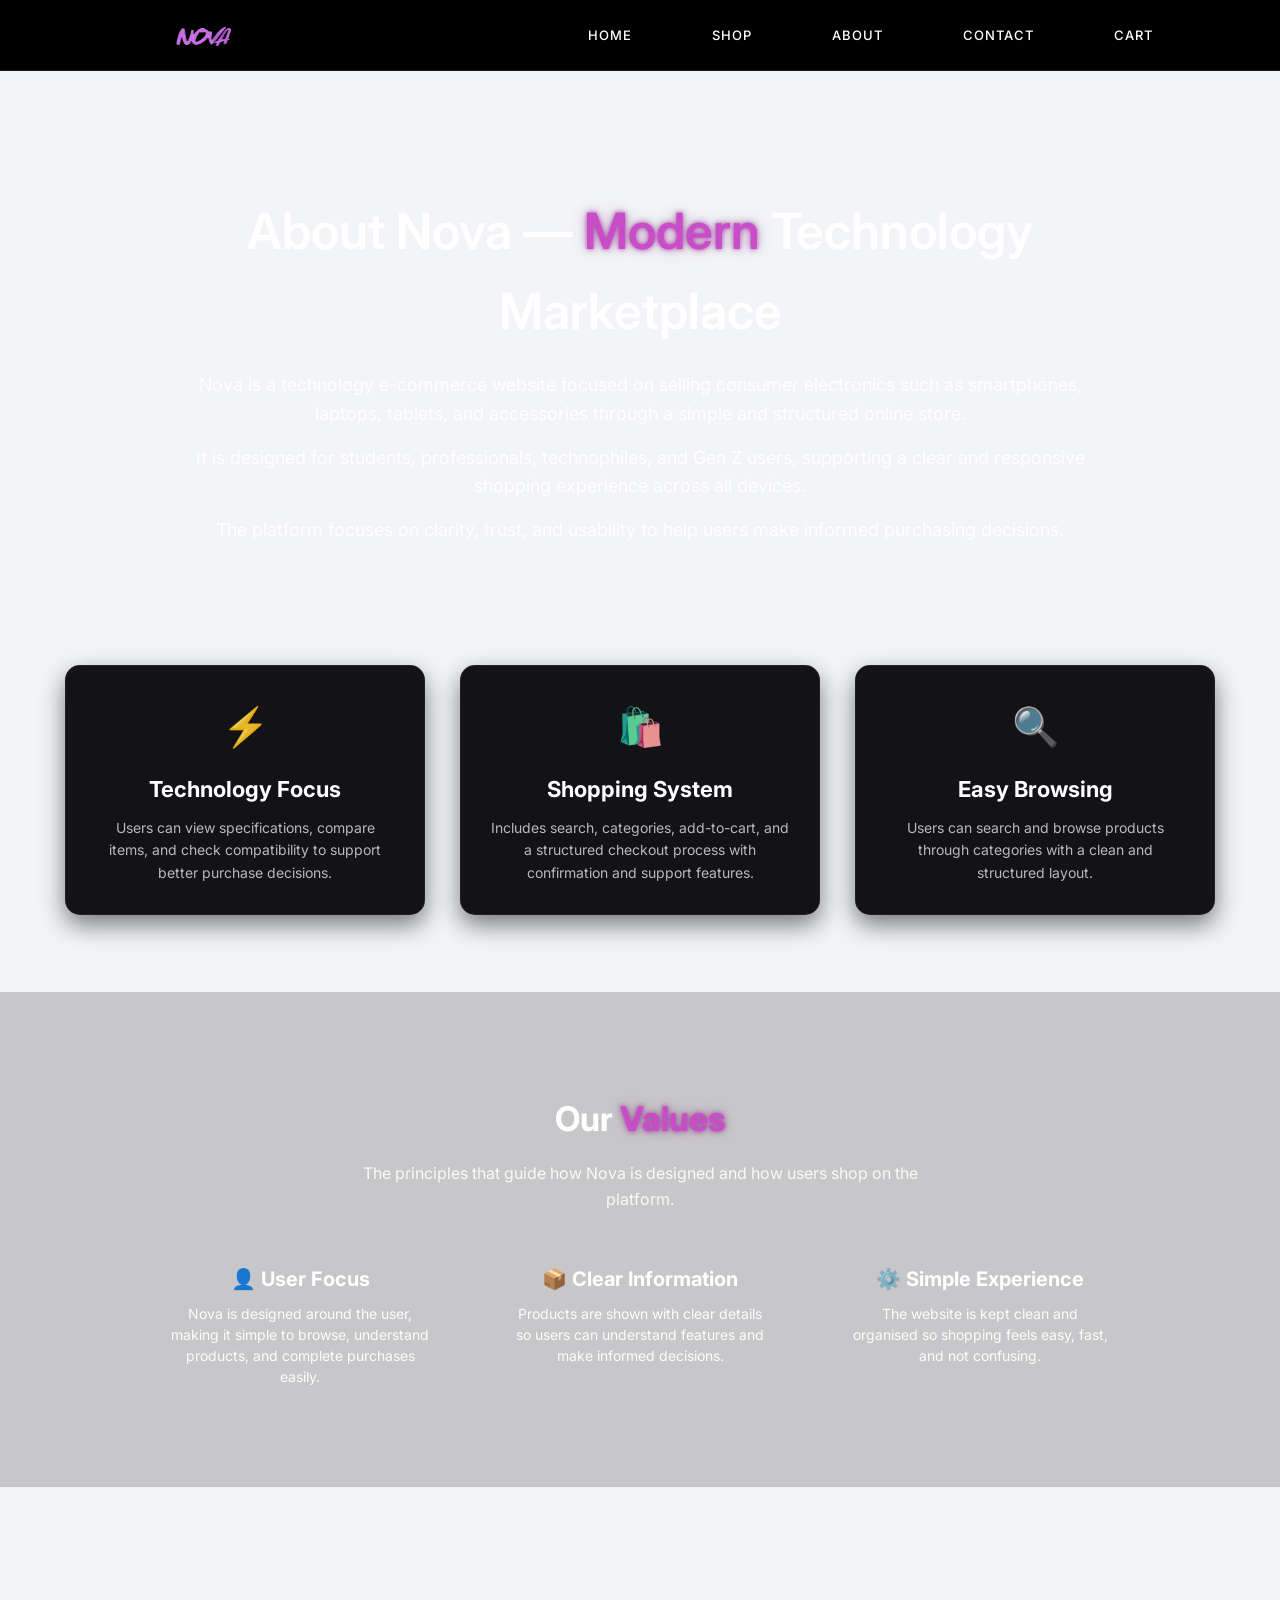
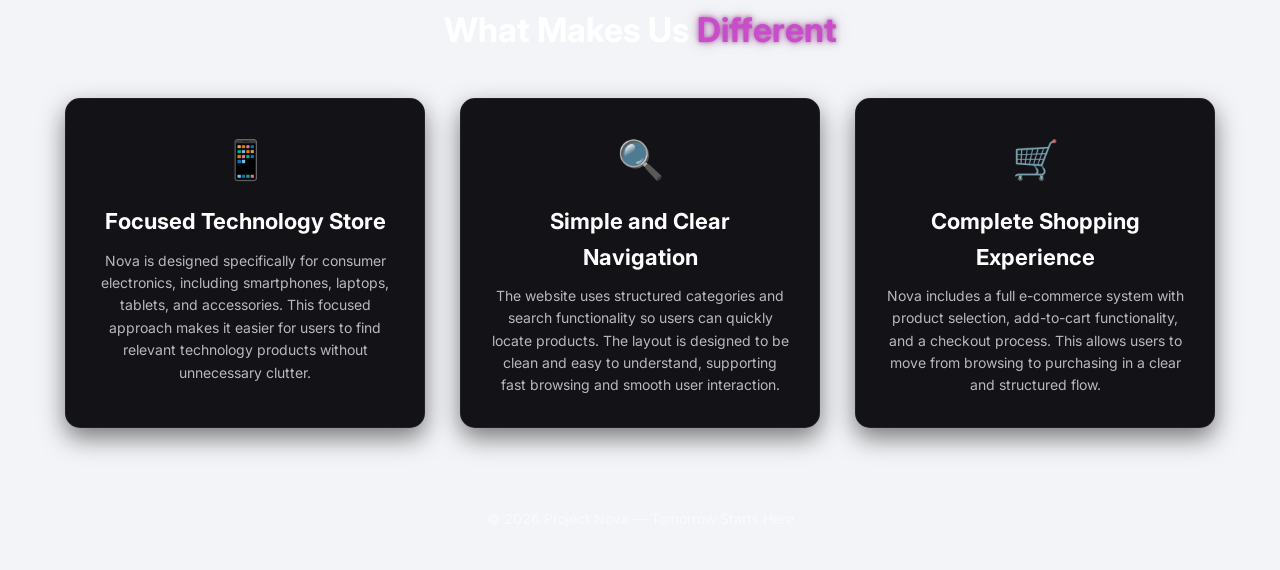
==== about.html @ ca632d02 "fist commit" ====
<!DOCTYPE html>
<html lang="en">
<head>
    <meta charset="UTF-8">
    <meta name="viewport" content="width=device-width, initial-scale=1.0">
    <title>About</title>
    <link rel="stylesheet" href="CSS/style.css">
    <link rel="preconnect" href="https://fonts.googleapis.com">
    <link rel="preconnect" href="https://fonts.gstatic.com" crossorigin>
    <link href="https://fonts.googleapis.com/css2?family=Inter:wght@400;600;700&display=swap" rel="stylesheet">
</head>
<body class="about">

    <!-- Background Video -->
    <video autoplay muted loop playsinline class="bg-video">
        <source src="Images/about.mp4" type="video/mp4">
    </video>





    <!-- Navbar section on the top-->
    <div class="navbar">
        <img src="Images/logo.png" class="logo" alt="Logo">

        <ul>
            <li><a href="index.html">Home</a></li>
            <li><a href="shop.html">Shop</a></li>
            <li><a href="about.html">About</a></li>
            <li><a href="contact.html">Contact</a></li>
            <li><a href="cart.html">Cart</a></li>
        </ul>
    </div> 




<!-- About Content -->
<div class="about-content">
    <h1>About Nova — <span class="neon">Modern</span> Technology Marketplace</h1>

    <p>
        Nova is a technology e-commerce website focused on selling consumer electronics such as smartphones, laptops, tablets, and accessories through a simple and structured online store.
    </p>

    <p>
        It is designed for students, professionals, technophiles, and Gen Z users, supporting a clear and responsive shopping experience across all devices.
    </p>

    <p>
        The platform focuses on clarity, trust, and usability to help users make informed purchasing decisions.
    </p>
</div>




    <!-- About Nova info card -->
    <div class="stats">

        <div class="card">
            <div class="icon">⚡</div>
            <h2>Technology Focus</h2>
            <p>Users can view specifications, compare items, and check compatibility to support better purchase decisions.</p>
        </div>

        <div class="card">
            <div class="icon">🛍️</div>
            <h2>Shopping System</h2>
            <p>Includes search, categories, add-to-cart, and a structured checkout process with confirmation and support features.</p>
        </div>

        <div class="card">
            <div class="icon">🔍</div>
            <h2>Easy Browsing</h2>
            <p>Users can search and browse products through categories with a clean and structured layout.</p>
        </div>

    </div> <br> <br> <br>




<!-- Our Values -->
<div class="values-section">

    <h2>Our <span class="neon">Values</span></h2>

    <p class="values-intro">
        The principles that guide how Nova is designed and how users shop on the platform.
    </p>

    <div class="values-row">

        <div class="value-item">
            <h3>👤 User Focus</h3>
            <p>Nova is designed around the user, making it simple to browse, understand products, and complete purchases easily.</p>
        </div>

        <div class="value-item">
            <h3>📦 Clear Information</h3>
            <p>Products are shown with clear details so users can understand features and make informed decisions.</p>
        </div>

        <div class="value-item">
            <h3>⚙️ Simple Experience</h3>
            <p>The website is kept clean and organised so shopping feels easy, fast, and not confusing.</p>
        </div>

    </div>

</div> <br> <br> <br>




<!-- What makes us different -->
<div class="difference">

    <h2>What Makes Us <span class="neon">Different</span></h2>

</div>

<div class="stats">

    <div class="card">
        <div class="icon">📱</div>
        <h2>Focused Technology Store</h2>
        <p>
            Nova is designed specifically for consumer electronics, including smartphones, laptops, tablets, and accessories. 
            This focused approach makes it easier for users to find relevant technology products without unnecessary clutter.
        </p>
    </div>

    <div class="card">
        <div class="icon">🔍</div>
        <h2>Simple and Clear Navigation</h2>
        <p>
            The website uses structured categories and search functionality so users can quickly locate products. 
            The layout is designed to be clean and easy to understand, supporting fast browsing and smooth user interaction.
        </p>
    </div>

    <div class="card">
        <div class="icon">🛒</div>
        <h2>Complete Shopping Experience</h2>
        <p>
            Nova includes a full e-commerce system with product selection, add-to-cart functionality, and a checkout process. 
            This allows users to move from browsing to purchasing in a clear and structured flow.
        </p>
    </div>

</div>




    <!-- Footer -->
    <div class="footer">
        © 2026 Project Nova — Tomorrow Starts Here
    </div>

</body>
</html>
---- CSS/style.css ----
/* =========================
   INDEX CSS CODE
========================= */

@import url('https://fonts.googleapis.com/css2?family=Inter:wght@400;600;700&display=swap');

/* Font section */
*{
    margin: 0;
    padding: 0;
    font-family: "Inter", sans-serif;
    box-sizing: border-box;
}

/* Banner section */
.banner{
    width: 100%;
    height: 100vh;
    position: relative;
    overflow: hidden;
}

/* Video background section */
.video-container{
    position: absolute;
    width: 100%;
    height: 100%;
    top: 0;
    left: 0;
}

.bgVideo{
    position: absolute;
    width: 100%;
    height: 100%;
    object-fit: cover;
    opacity: 0;
    transition: opacity 1s ease-in-out;
}

.bgVideo.active{
    opacity: 1;
}

/* Video background colour */
.banner::after{
    content: "";
    position: absolute;
    inset: 0;
    background: rgba(0,0,0,0.55);
    z-index: 1;
}

/* Navbar section*/
.navbar{
    width: 100%;
    padding: 20px 80px;
    display: flex;
    justify-content: space-between;
    align-items: center;
    position: absolute;
    top: 0;
    left: 0;
    z-index: 3;
}

/* Logo part*/
.logo{
    width: 200px;
}

/* Still navbar part */
.navbar ul{
    margin-left: auto;
}

.navbar ul li{
    list-style: none;
    display: inline-block;
    margin: 0 25px;
    position: relative;
}

.navbar ul li a{
    text-decoration: none;
    color: white;
    text-transform: uppercase;
}

/* Animated in the navigation section*/
.navbar ul li::after{
    content: '';
    height: 3px;
    width: 0;
    background: #82047e;
    position: absolute;
    left: 0;
    bottom: -5px;
    transition: 0.5s;
}

.navbar ul li:hover::after{
    width: 100%;
}

/* Content section */
.content{
    position: absolute;
    top: 50%;
    width: 100%;
    transform: translateY(-50%);
    text-align: center;
    color: white;
    z-index: 2;
}

.content h1{
    font-size: 70px;
}

.content p{
    margin: 20px auto;
}

/* Button section */
.button{
    width: 200px;
    padding: 15px;
    border-radius: 50px;
    border: 2px solid #82047e;
    background: transparent;
    color: white;
    cursor: pointer;
    position: relative;
    overflow: hidden;
    z-index: 2;
}

.button span{
    position: absolute;
    top: 0;
    left: 0;
    height: 100%;
    width: 0%;
    background: #82047e;
    transition: width 0.5s ease;
    z-index: -1;
}

.button:hover span{
    width: 100%;
}

/* Animated section for the h1 */
.title {
    position: absolute;
    top: 50%;
    left: 50%;
    transform: translate(-50%, -50%);
    font-size: clamp(40px, 8vw, 160px);
    white-space: nowrap;
    -webkit-text-stroke: 1px #fff;
    color: transparent;
    background-image: linear-gradient(#fff, #fff);
    background-repeat: no-repeat;
    -webkit-background-clip: text;
    background-clip: text;
    background-position: -1000px 0;
    animation: backcolor 4s linear infinite alternate;
}

@keyframes backcolor {
    0% { background-position: -1000px 0; }
    40% { background-position: 0 0; }   
    60% { background-position: 0 0; }   
    100% { background-position: -1000px 0; }
}























/* =========================
   ABOUT CSS CODE
========================= */

/* About page video background */
.about{
    margin: 0;
    padding: 0;
    overflow-x: hidden;
}

/* background video */
.bg-video{
    position: fixed;
    top: 0;
    left: 0;
    width: 100%;
    height: 100%;
    object-fit: cover;
    z-index: -2;
}

/* BG video handling section */
.about::after{
    content: "";
    position: fixed;
    inset: 0;
    background: rgba(0, 0, 0, 0);
    z-index: -1;
}

/* About nova content section*/
.about-content{
    position: relative;
    margin: 120px auto;
    width: 70%;
    text-align: center;
    color: white;
}

.about-content h1{
    font-size: 50px;
    margin-bottom: 20px;
    font-weight: 600;
}

.about-content p{
    font-size: 18px;
    line-height: 1.6;
    margin-bottom: 15px;
}


/* Neon section for the texts*/
.neon {
    color: #c94cc9;
    text-shadow:
        0 0 4px rgba(130, 4, 126, 0.55),
        0 0 10px rgba(130, 4, 126, 0.35),
        0 0 18px rgba(130, 4, 126, 0.2);
}

/* Making the three boxes section in a row */
.stats{
    display: flex;
    justify-content: center;
    align-items: stretch;
    gap: 35px;
    margin-top: 40px;
    flex-wrap: wrap;
}

/* The code for handling the structure of the boxes*/
.card{
    width: 360px;
    min-height: 200px;

    background: #131317; 
    border: 1px solid rgba(255, 255, 255, 0.06);
    border-radius: 15px;

    color: white;
    padding: 30px;
    text-align: center;

    cursor: pointer;

    transition: all 0.15s ease;

    box-shadow: 0 10px 25px rgba(0, 0, 0, 0.5);
}

/* Hover effect of the boxes */
.card:hover{
    transform: translateY(-8px);
    background: #27272b; 
    box-shadow: 0 18px 45px rgba(0, 0, 0, 0.7);
}

/* Click effect on the card */
.card:active{
    background: #1F1F24; 
    transform: scale(0.97);
}

/* Icon handling section */
.card .icon{
    font-size: 38px;
    margin-bottom: 15px;
    opacity: 0.9;
}


/* Title inside the card section*/
.card h2{
    font-size: 22px;
    margin-bottom: 10px;
}


/* Texts inside the card section */
.card p{
    font-size: 14px;
    line-height: 1.6;
    opacity: 0.7;
}

/* Making the card responsive section */
@media (max-width: 900px){
    .stats{
        flex-direction: column;
        align-items: center;
    }
}

/*Section regards to Different*/
.difference{
    text-align: center;
    margin-top: 40px;
    color: white;
}

.difference h2{
    font-size: 34px;
    font-weight: 700;
}

/* Values section */
.values-section{
    background: rgba(120, 116, 116, 0.35); 

    width: 100%;
    padding: 100px 20px;

    color: white;
    text-align: center;

    backdrop-filter: blur(6px);
    -webkit-backdrop-filter: blur(6px);
}

/* heading */
.values-section h2{
    font-size: 34px;
    margin-bottom: 15px;
}

/* intro text */
.values-intro{
    font-size: 16px;
    opacity: 0.9;
    max-width: 600px;
    margin: 0 auto 50px auto;
    line-height: 1.6;
}

/* bottom row layout like the three texts ina row in the values content */
.values-row{
    display: flex;
    justify-content: center;
    gap: 80px;
    flex-wrap: wrap;
}

/* each column in the box */
.value-item{
    width: 260px;
    text-align: center;
}

.value-item h3{
    font-size: 20px;
    margin-bottom: 8px;
}

.value-item p{
    font-size: 14px;
    opacity: 0.95;
    line-height: 1.5;
}

/* Footer section*/
.footer{
    text-align: center;
    color: white;
    opacity: 0.6;

    padding: 40px 20px;
    margin-top: 40px;
    font-size: 14px;
}

























/* =========================
   CONTACT CSS CODE
========================= */

/* bG Video section*/
.bg1-video {
    position: fixed;
    top: 0; left: 0;
    width: 100%; height: 100%;
    object-fit: cover;
    z-index: -2;
    opacity: 0.3;
}

:root {
    --glass: rgba(255, 255, 255, 0.1);
    --neon-blue: #00f2ff;
    --dark-bg: #0a0a0c;
}

body.contact {
    background-color: var(--dark-bg);
    color: white;
    font-family: 'Inter', sans-serif;
    margin: 0;
    overflow-x: hidden;
}

/* Contact us text margin gap thing*/
.contact-header {
    text-align: center;
    margin-top: 80px;
}

.contact-header h1 {
    font-size: 3rem;
    margin-bottom: 10px;
}

/* What makes us different text margin gap section */
.main-container {
    display: flex;
    justify-content: center;
    padding: 50px 20px;
}

/* Glass card handling section */
.glass-card {
    background: var(--glass);
    backdrop-filter: blur(15px);
    border-radius: 20px;
    display: flex;
    width: 1000px;
    overflow: hidden;
}

/* Left side info handling of the glass card */
.info-side {
    flex: 1;
    padding: 40px;
    display: flex;
    flex-direction: column;
    gap: 20px;
    background: rgba(0, 0, 0, 0.3);
}

.info-side h2 {
    font-size: 1.8rem;
}

.info-item {
    display: flex;
    align-items: center;
    gap: 15px;
}

.info-item i {
    color: #82047e;
}
    
.info-block h3 {
    color: #82047e;
    font-size: 1rem;
}

/* Right side form handling of the glass card*/
.form-side {
    flex: 1.5;
    padding: 40px;
}

/* input rows */
.input-row {
    display: flex;
    gap: 20px;
    margin-bottom: 20px;
}

.input-group {
    flex: 1;
    display: flex;
    flex-direction: column;
}

/* labels */
.input-group label {
    font-size: 0.8rem;
    margin-bottom: 8px;
    opacity: 0.8;
}

/* Input section inside the glass card*/
.input-group input,
.input-group textarea {
    background: transparent;
    border: none;
    border-bottom: 1px solid rgba(255,255,255,0.4);
    color: white;              
    padding: 10px 0;
    outline: none;
    font-size: 14px;
}

/* placeholder text */
.input-group input::placeholder,
.input-group textarea::placeholder {
    color: #888;
}

/* focus effect */
.input-group input:focus,
.input-group textarea:focus {
    border-bottom-color: #82047e;
}

/* Message box handling width */
.full-width {
    width: 100%;
}

/*radio button section of the glass card*/
.subject-section {
    margin-bottom: 20px;
}

.radio-group {
    display: flex;
    gap: 15px;
    font-size: 0.85rem;
    margin-top: 10px;
}

/* Send button section of the glass card */
.send-btn {
    background: #222;
    color: white;
    border: none;
    padding: 12px 35px;
    border-radius: 5px;
    cursor: pointer;
    font-weight: 600;
    float: right;
    transition: 0.3s;
}

.send-btn:hover {
    background: #82047e;
    color: black;
}

/* status text */
#formStatus {
    margin-top: 10px;
    text-align: left;   
    font-size: 0.85rem;
    margin-left: 5px;   
}

.social-icons a {
    color: #82047e;
}

input[type="radio"] {
    accent-color: #82047e;
}

























/* =========================
   SHOP CSS CODE
========================= */

/* Whole page */
* {
    margin: 0;
    padding: 0;
    box-sizing: border-box;
}

body {
    font-family: 'Inter', sans-serif;
    background-color: #ffffff;
    color: #000000;
    line-height: 1.6;
    overflow-x: hidden;
}

/* Navbar*/
.navbar {
    display: flex;
    justify-content: space-between;
    align-items: center;
    padding: 15px 8%;
    background: rgba(0, 0, 0, 0.95); 
    backdrop-filter: blur(10px);
    position: sticky;
    top: 0;
    z-index: 1000;
    border-bottom: 1px solid rgba(255, 255, 255, 0.1);
}
/* Logo */
.logo {
    height: 40px;
}

/* Navbar*/
.navbar ul {
    display: flex;
    list-style: none;
    gap: 30px;
    align-items: center;
}

.navbar ul li {
    position: relative;
}

/* Navbar links*/
.navbar ul li a {
    color: #ffffff;
    text-decoration: none;
    font-size: 13px;
    font-weight: 500;
    text-transform: uppercase;
    letter-spacing: 1px;
    transition: 0.3s ease;
    display: inline-block;
    padding: 5px 0;
}

/* navabr animation click */
.navbar ul li a:hover {
    color: #82047e;
}

/* Navigation text active white ::-moz-selection */
.navbar ul li a.active {
    color: #ffffff;
    text-decoration: none;
    border-bottom: none;
}

/* Section below navbar info */
.shop-hero {
    position: relative;
    height: 30vh;
    width: 100%;
    display: flex;
    align-items: center;
    justify-content: center;
    overflow: hidden;
}


.hero-image {
    position: absolute;
    width: 100%;
    height: 100%;
    object-fit: cover;
    filter: brightness(0.4);
}


/* Video for the section and the text appears when the video plays*/
.shop-hero video {
    position: absolute;
    top: 0;
    left: 0;
    width: 100%;
    height: 100%;
    object-fit: cover;
    z-index: 1;
}


/* force text above video */
.hero-overlay {
    position: relative;
    z-index: 2;
    text-align: center;
    color: #ffffff;
}

.hero-overlay h1 {
    font-size: clamp(1.8rem, 4vw, 2.8rem);
    font-weight: 800;
    letter-spacing: 8px;
    text-transform: uppercase;
}

.hero-overlay h1 span {
    color: #82047e;
}

.hero-overlay p {
    font-size: 0.9rem;
    opacity: 0.8;
    margin-top: 5px;
}

/*Layout of the left side of the section */
.shop-layout {
    display: flex;
    padding: 0;
    gap: 0;
}

.sidebar {
    width: 240px;
    flex-shrink: 0;
    background: #e5e5e5; 
    padding: 40px 25px;
    border-right: 1px solid #d0d0d0;
    min-height: 100vh;
}

/* Search */
.search-box input {
    width: 100%;
    padding: 12px;
    border: 1px solid #ddd;
    border-radius: 5px;
    font-size: 14px;
    outline: none;
}

/* Filters */
.filter-section h4 {
    font-size: 11px;
    font-weight: 700;
    letter-spacing: 2px;
    color: #82047e;
    margin: 30px 0 10px 0;
    text-transform: uppercase;
}

.filter-section button {
    display: block;
    width: 100%;
    background: none;
    border: none;
    padding: 8px 0;
    text-align: left;
    font-size: 14px;
    color: #444;
    cursor: pointer;
    transition: 0.2s;
}

.filter-section button.active {
    color: #000;
    font-weight: 700;
}

/* Product display section */
.product-grid {
    flex: 1;
    display: grid;
    grid-template-columns: repeat(3, 1fr);
    background: #eeeeee;
    gap: 1px;
    border: 1px solid #eeeeee;
    padding: 40px;
}

.product-card {
    background: #ffffff;
    padding: 40px 25px;
    display: flex;
    flex-direction: column;
    align-items: center;
    text-align: center;
    transition: background 0.3s ease;
}

.product-card:hover {
    background: #fafafa;
}

/* Images of the product */
.product-card-image-wrapper {
    height: 160px;
    width: 100%;
    display: flex;
    align-items: center;
    justify-content: center;
    margin-bottom: 20px;
}

.product-image {
    max-width: 65%;
    max-height: 100%;
    object-fit: contain;
    transition: transform 0.4s ease;
}

.product-card:hover .product-image {
    transform: scale(1.05);
}

/* Texts of the product*/
.product-name {
    font-size: 1rem;
    font-weight: 700;
    margin-bottom: 5px;
    text-transform: uppercase;
}

.product-description {
    font-size: 12px;
    color: #777;
    margin-bottom: 15px;
    min-height: 36px;
}

.product-price {
    font-size: 17px;
    font-weight: 800;
    margin-bottom: 20px;
}

/* Buttons in the card */
.btn-group {
    display: flex;
    width: 100%;
    gap: 8px;
}

.stock-btn, .cart-btn {
    flex: 1;
    padding: 12px 5px;
    font-size: 10px;
    font-weight: 700;
    text-transform: uppercase;
    letter-spacing: 1px;
    cursor: pointer;
    border-radius: 5px;
    border: 1.5px solid #000;
    transition: all 0.2s ease;
}

.stock-btn {
    background: #fff;
}

.cart-btn {
    background: #82047e;
    color: #fff;
}

.cart-btn.remove {
    background: #ff4d4d;
    border-color: #ff4d4d;
}

/* Cart section add mini count on the navbar */
#cart-count {
    background: #82047e;
    color: white;
    padding: 1px 6px;
    border-radius: 3px;
    font-size: 10px;
    font-weight: 700;
    margin-left: 5px;
}

/* Making the count responsive and the layyouts of the side bar and the shop product */
@media (max-width: 1024px) {
    .product-grid {
        grid-template-columns: repeat(2, 1fr);
    }
}

@media (max-width: 768px) {
    .shop-layout {
        flex-direction: column;
    }

    .sidebar {
        width: 100%;
        min-height: auto;
    }

    .product-grid {
        grid-template-columns: 1fr;
        padding: 20px;
    }
}

.product-category {
    font-size: 11px;
    color: #82047e;
    text-transform: uppercase;
    letter-spacing: 1px;
    margin-bottom: 8px;
    color: #c94cc9;
    text-shadow:
        0 0 4px rgba(130, 4, 126, 0.55),
        0 0 10px rgba(130, 4, 126, 0.35),
        0 0 18px rgba(130, 4, 126, 0.2);
}

























/* =========================
   CART CSS CODE
========================= */

/* Whole page*/
* {
    margin: 0;
    padding: 0;
    box-sizing: border-box;
}

body {
    font-family: 'Inter', sans-serif;
    background-color: #f2f4f7;
    color: #333;
}

/* Navbar section */
.navbar {
    display: flex;
    justify-content: space-between;
    align-items: center;
    padding: 15px 8%;
    background: #000;
    position: sticky;
    top: 0;
    z-index: 1000;
}

.navbar ul {
    display: flex;
    list-style: none;
    gap: 30px;
}

.navbar ul li a {
    color: #fff !important;
    text-decoration: none;
    font-size: 13px;
    text-transform: uppercase;
}

/* Checkout step section */
.checkout-steps {
    display: flex;
    align-items: center;
    gap: 15px;
    padding: 30px 0;
    margin-bottom: 20px;
    font-size: 14px;
    font-weight: 500;
}

.step {
    text-decoration: none;
    color: #999;
    transition: 0.3s;
}

.step.active {
    color: #82047e;
    font-weight: 700;
}

.step:hover {
    color: #333;
}

.step-divider {
    color: #ccc;
}

/*Layout section of the left side of cart*/
.checkout-container {
    max-width: 1200px;
    margin: 0 auto;
    padding: 0 5%;
}

.cart-content-wrapper {
    display: flex;
    gap: 40px;
    align-items: flex-start;
}

.cart-main {
    flex: 2;
    background: #fff;
    border-radius: 8px;
    overflow: hidden;
    box-shadow: 0 4px 10px rgba(0,0,0,0.05);
}

/* Table in the category for the cart to see the product chose*/
.cart-table {
    width: 100%;
    border-collapse: collapse;
}

.cart-table thead {
    background: #82047e;
    color: #fff;
}

.cart-table th,
.cart-table td {
    padding: 20px;
    text-align: left;
    border-bottom: 1px solid #eee;
}

/* Quantity Box  in the cart */
.qty-box {
    display: flex;
    align-items: center;
    gap: 10px;
    border: 1px solid #ddd;
    padding: 5px 10px;
    border-radius: 4px;
    width: fit-content;
}

.qty-btn {
    background: none;
    border: none;
    cursor: pointer;
    font-size: 16px;
    font-weight: bold;
    color: #666;
}

/*  Remove Button for removing product */
.remove-link {
    color: #ff4d4d;
    border: none;
    background: none;
    cursor: pointer;
    font-size: 12px;
    font-weight: 600;
}

/* Sidebar Summary card section */
.cart-summary {
    flex: 1;
    background: #fff;
    padding: 30px;
    border-radius: 8px;
    box-shadow: 0 4px 10px rgba(0,0,0,0.05);
    position: sticky;
    top: 100px;
}

.cart-summary h3 {
    margin-bottom: 20px;
    font-size: 18px;
}

.summary-row {
    display: flex;
    justify-content: space-between;
    margin-bottom: 15px;
    color: #666;
    font-size: 14px;
}

.summary-total {
    display: flex;
    justify-content: space-between;
    margin-top: 20px;
    padding-top: 20px;
    border-top: 2px solid #eee;
    font-weight: 800;
    font-size: 20px;
}

/*  Buttons for next stage */
.checkout-btn {
    width: 100%;
    background: #000;
    color: #fff;
    border: none;
    padding: 15px;
    border-radius: 6px;
    font-weight: 700;
    cursor: pointer;
    margin-top: 20px;
    transition: 0.3s;
}

.checkout-btn:hover {
    background: #333;
}

.continue-shopping {
    display: block;
    text-align: center;
    margin-top: 15px;
    font-size: 13px;
    color: #666;
    text-decoration: none;
}

/* cart and summary card section resposive section */
@media (max-width: 900px) {
    .cart-content-wrapper {
        flex-direction: column;
    }

    .cart-summary {
        width: 100%;
        position: static;
    }
}
























/* =========================
   SHIPPING CSS CODE
========================= */

/* Shipping Form Styles */
.shipping-form-container {
    padding: 30px !important;
}

.section-title {
    font-size: 20px;
    font-weight: 700;
    margin-bottom: 25px;
}

/* FORM GRID */
.form-grid {
    display: grid;
    grid-template-columns: 1fr 1fr;
    gap: 20px;
}

.form-group {
    display: flex;
    flex-direction: column;
    gap: 8px;
}

.form-group.full-width {
    grid-column: span 2;
}

.form-group label {
    font-size: 13px;
    font-weight: 600;
    color: #333;
}

/* input section in the form */
.form-group input {
    padding: 12px;
    border: 1px solid #ddd;
    border-radius: 6px;
    font-size: 14px;
    background: #fafafa;
    outline: none;

    color: #000000; /* ✅ text typed by user */
}

.form-group input::placeholder {
    color: #888888; /* light grey instead of white */
}

.form-group input:focus {
    border-color: #82047e;
    background: #ffffff;
    color: #000000;
}

/* Shipping Methods section */
.shipping-methods {
    display: flex;
    gap: 20px;
}

.method-card {
    flex: 1;
    display: flex;
    align-items: center;
    gap: 15px;
    padding: 20px;
    border: 1px solid #ddd;
    border-radius: 10px;
    cursor: pointer;
    transition: 0.3s;
}

.method-card:has(input:checked) {
    border-color: #000;
    background: #fdfdfd;
}

.method-info {
    display: flex;
    flex-direction: column;
    flex-grow: 1;
}

.method-info strong {
    font-size: 14px;
    color: #000000;
}

.method-info span {
    font-size: 12px;
    color: #777;
}

.method-price {
    font-weight: 700;
    color: #000000;
}
























/* =========================
   PAYMENT CSS CODE
========================= */

/* card section for the card */
.card-only-container {
    padding: 40px !important;
    max-width: 600px;
}

/* input section in the card form */
.black-text-input {
    color: #000000 !important;
    background: #ffffff !important;

    border: 1px solid #ddd;
    border-radius: 6px;
}

/* Card section visual box */
.card-visual-box {
    border: 1px solid #eee;
    padding: 30px;
    border-radius: 15px;

    background: #fcfcfc;
    box-shadow: 0 4px 10px rgba(0,0,0,0.02);
}

/* Email section*/
.payment-email-group {
    margin-top: 20px;
}

/* Payment buttons section */
.payment-trigger {
    width: 100% !important;
    margin-top: 20px;

    border: 2px solid #82047e !important;
    background: #000000 !important;

    border-radius: 50px !important;
    height: 55px;

    cursor: pointer;
    transition: 0.3s ease;
}

/* Animated section for the button */
.payment-trigger span {
    background: #82047e !important;
}

/* Hover effect for button */
.payment-trigger:hover {
    background: #111111 !important;
}

/* Successful payment display section */
.success-overlay {
    position: fixed;
    inset: 0;

    background: rgba(255,255,255,0.95);

    display: none;
    justify-content: center;
    align-items: center;

    z-index: 2000;
}

/* Success card full section */
.success-card {
    text-align: center;
}

/* tickmark agree section */
.checkmark-circle {
    font-size: 60px;
    color: #82047e;
    margin-bottom: 10px;
}

/* time text in the success card */
.timestamp {
    font-size: 14px;
    color: #666;
    margin-top: 10px;
    font-weight: bold;
}
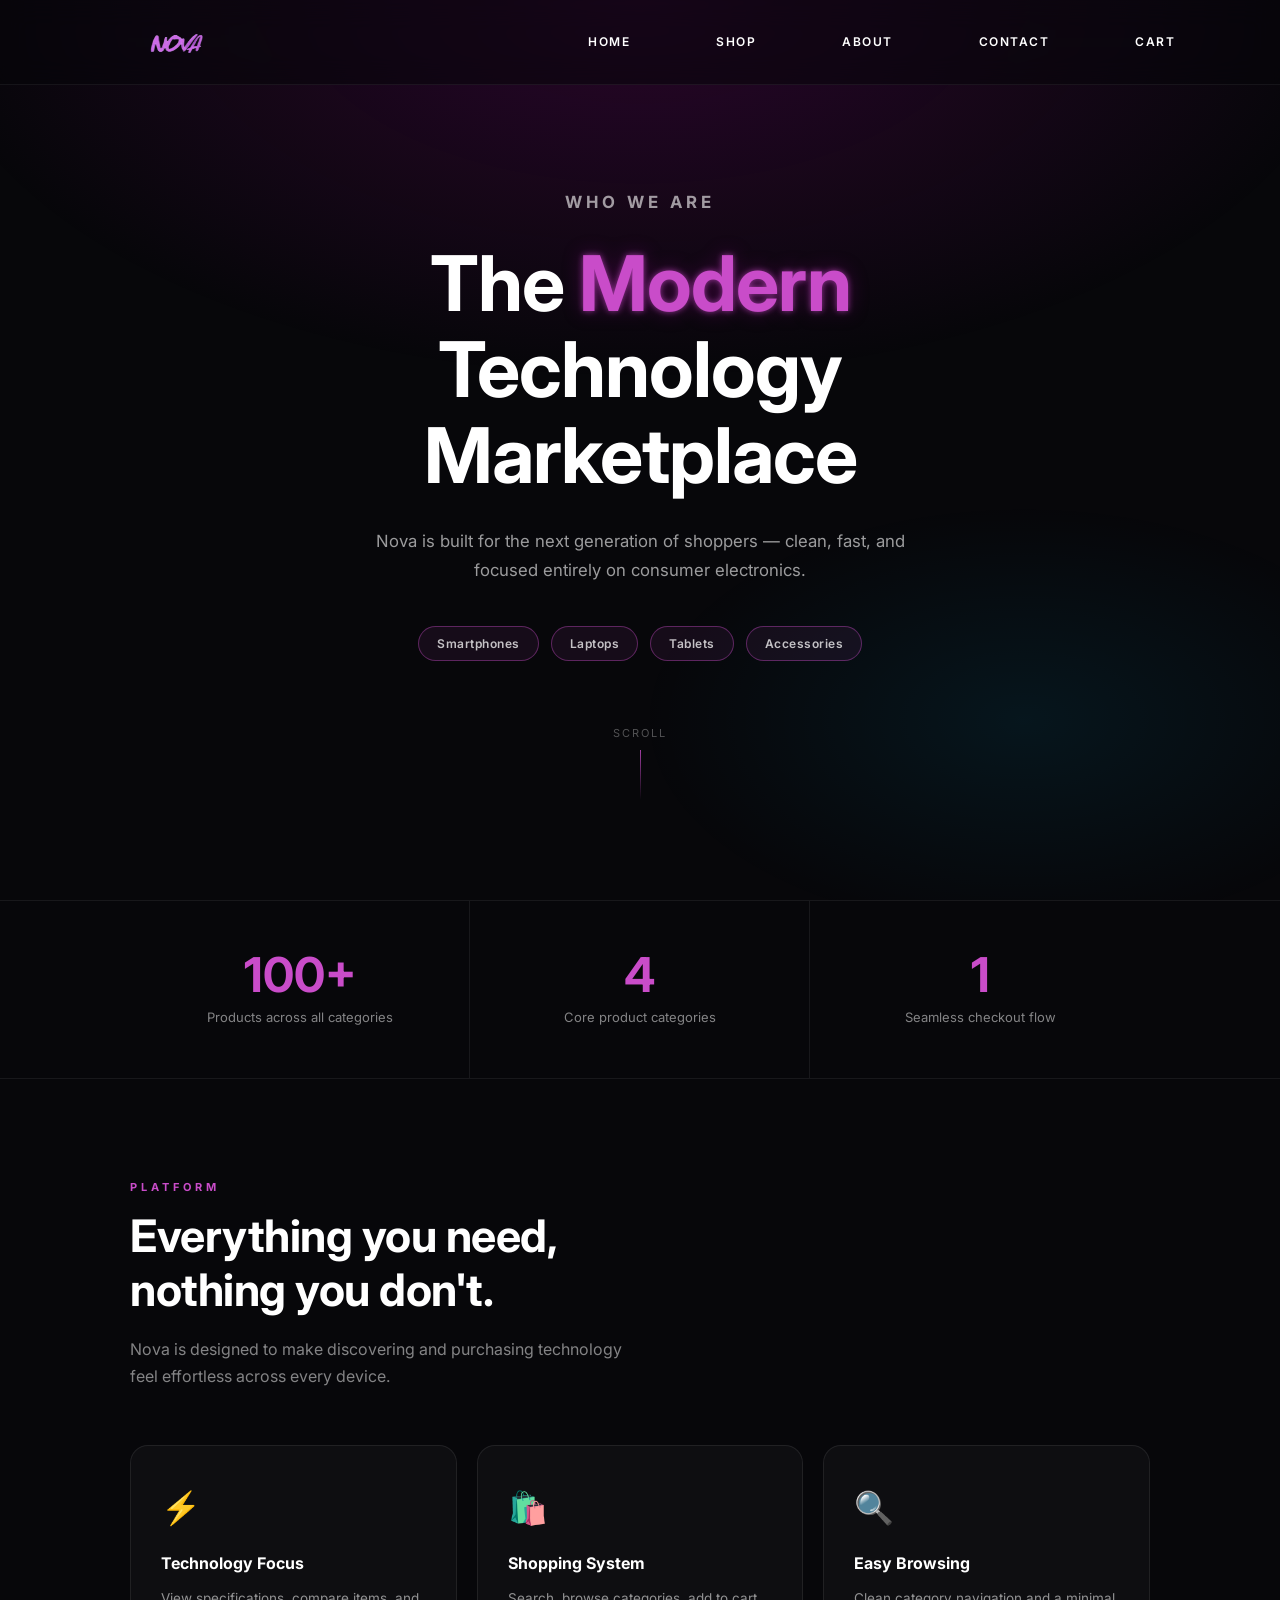
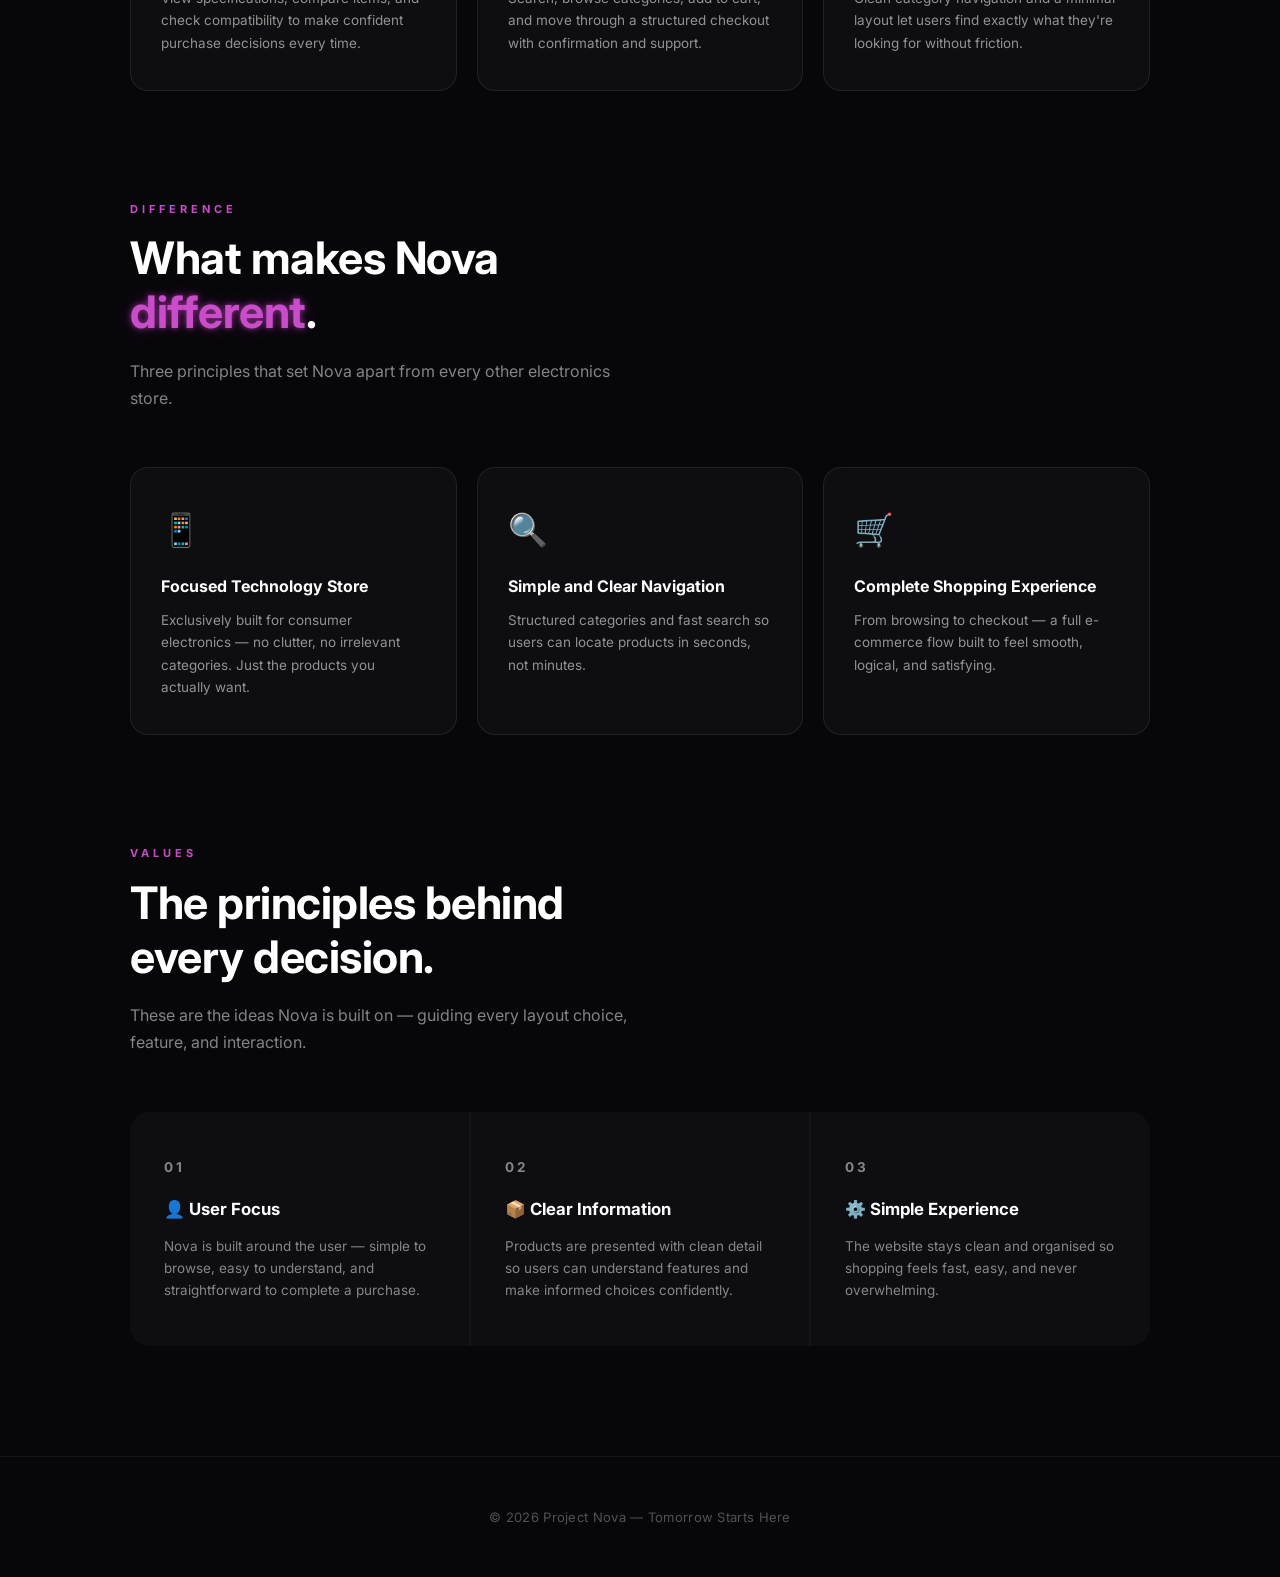
==== commit 79648bf9: "change the commit message below. Lines starting" ====
--- a/about.html
+++ b/about.html
@@ -8,6 +8,7 @@
     <link rel="preconnect" href="https://fonts.googleapis.com">
     <link rel="preconnect" href="https://fonts.gstatic.com" crossorigin>
     <link href="https://fonts.googleapis.com/css2?family=Inter:wght@400;600;700&display=swap" rel="stylesheet">
+
 </head>
 <body class="about">
 
@@ -16,14 +17,9 @@
         <source src="Images/about.mp4" type="video/mp4">
     </video>
 
-
-
-
-
-    <!-- Navbar section on the top-->
+    <!-- Navbar -->
     <div class="navbar">
         <img src="Images/logo.png" class="logo" alt="Logo">
-
         <ul>
             <li><a href="index.html">Home</a></li>
             <li><a href="shop.html">Shop</a></li>
@@ -31,130 +27,115 @@
             <li><a href="contact.html">Contact</a></li>
             <li><a href="cart.html">Cart</a></li>
         </ul>
-    </div> 
-
-
-
-
-<!-- About Content -->
-<div class="about-content">
-    <h1>About Nova — <span class="neon">Modern</span> Technology Marketplace</h1>
-
-    <p>
-        Nova is a technology e-commerce website focused on selling consumer electronics such as smartphones, laptops, tablets, and accessories through a simple and structured online store.
-    </p>
-
-    <p>
-        It is designed for students, professionals, technophiles, and Gen Z users, supporting a clear and responsive shopping experience across all devices.
-    </p>
-
-    <p>
-        The platform focuses on clarity, trust, and usability to help users make informed purchasing decisions.
-    </p>
-</div>
-
-
-
-
-    <!-- About Nova info card -->
-    <div class="stats">
-
-        <div class="card">
-            <div class="icon">⚡</div>
-            <h2>Technology Focus</h2>
-            <p>Users can view specifications, compare items, and check compatibility to support better purchase decisions.</p>
-        </div>
-
-        <div class="card">
-            <div class="icon">🛍️</div>
-            <h2>Shopping System</h2>
-            <p>Includes search, categories, add-to-cart, and a structured checkout process with confirmation and support features.</p>
-        </div>
-
-        <div class="card">
-            <div class="icon">🔍</div>
-            <h2>Easy Browsing</h2>
-            <p>Users can search and browse products through categories with a clean and structured layout.</p>
-        </div>
-
-    </div> <br> <br> <br>
-
-
-
-
-<!-- Our Values -->
-<div class="values-section">
-
-    <h2>Our <span class="neon">Values</span></h2>
-
-    <p class="values-intro">
-        The principles that guide how Nova is designed and how users shop on the platform.
-    </p>
-
-    <div class="values-row">
-
-        <div class="value-item">
-            <h3>👤 User Focus</h3>
-            <p>Nova is designed around the user, making it simple to browse, understand products, and complete purchases easily.</p>
-        </div>
-
-        <div class="value-item">
-            <h3>📦 Clear Information</h3>
-            <p>Products are shown with clear details so users can understand features and make informed decisions.</p>
-        </div>
-
-        <div class="value-item">
-            <h3>⚙️ Simple Experience</h3>
-            <p>The website is kept clean and organised so shopping feels easy, fast, and not confusing.</p>
-        </div>
-
     </div>
 
-</div> <br> <br> <br>
-
-
-
-
-<!-- What makes us different -->
-<div class="difference">
-
-    <h2>What Makes Us <span class="neon">Different</span></h2>
-
-</div>
-
-<div class="stats">
-
-    <div class="card">
-        <div class="icon">📱</div>
-        <h2>Focused Technology Store</h2>
-        <p>
-            Nova is designed specifically for consumer electronics, including smartphones, laptops, tablets, and accessories. 
-            This focused approach makes it easier for users to find relevant technology products without unnecessary clutter.
-        </p>
+    <!-- Hero -->
+    <div class="about-hero">
+        <p class="hero-eyebrow">Who We Are</p>
+        <h1>The <span class="neon">Modern</span> Technology<br>Marketplace</h1>
+        <p>Nova is built for the next generation of shoppers — clean, fast, and focused entirely on consumer electronics.</p>
+        <div class="hero-tags">
+            <span>Smartphones</span>
+            <span>Laptops</span>
+            <span>Tablets</span>
+            <span>Accessories</span>
+        </div>
+        <div class="scroll-cue">
+            <span>Scroll</span>
+            <div class="scroll-line"></div>
+        </div>
     </div>
 
-    <div class="card">
-        <div class="icon">🔍</div>
-        <h2>Simple and Clear Navigation</h2>
-        <p>
-            The website uses structured categories and search functionality so users can quickly locate products. 
-            The layout is designed to be clean and easy to understand, supporting fast browsing and smooth user interaction.
-        </p>
+    <!-- Stats strip -->
+    <div class="about-strip">
+        <div class="strip-item">
+            <div class="big-num">100+</div>
+            <p>Products across all categories</p>
+        </div>
+        <div class="strip-item">
+            <div class="big-num">4</div>
+            <p>Core product categories</p>
+        </div>
+        <div class="strip-item">
+            <div class="big-num">1</div>
+            <p>Seamless checkout flow</p>
+        </div>
     </div>
 
-    <div class="card">
-        <div class="icon">🛒</div>
-        <h2>Complete Shopping Experience</h2>
-        <p>
-            Nova includes a full e-commerce system with product selection, add-to-cart functionality, and a checkout process. 
-            This allows users to move from browsing to purchasing in a clear and structured flow.
-        </p>
+    <!-- Platform features -->
+    <div class="section">
+        <p class="section-label">Platform</p>
+        <h2 class="section-heading">Everything you need,<br>nothing you don't.</h2>
+        <p class="section-sub">Nova is designed to make discovering and purchasing technology feel effortless across every device.</p>
+
+        <div class="cards-grid">
+            <div class="feat-card">
+                <span class="feat-icon">⚡</span>
+                <h3>Technology Focus</h3>
+                <p>View specifications, compare items, and check compatibility to make confident purchase decisions every time.</p>
+            </div>
+            <div class="feat-card">
+                <span class="feat-icon">🛍️</span>
+                <h3>Shopping System</h3>
+                <p>Search, browse categories, add to cart, and move through a structured checkout with confirmation and support.</p>
+            </div>
+            <div class="feat-card">
+                <span class="feat-icon">🔍</span>
+                <h3>Easy Browsing</h3>
+                <p>Clean category navigation and a minimal layout let users find exactly what they're looking for without friction.</p>
+            </div>
+        </div>
     </div>
 
-</div>
+    <!-- What makes us different -->
+    <div class="section">
+        <p class="section-label">Difference</p>
+        <h2 class="section-heading">What makes Nova<br><span class="neon">different</span>.</h2>
+        <p class="section-sub">Three principles that set Nova apart from every other electronics store.</p>
 
+        <div class="cards-grid">
+            <div class="feat-card">
+                <span class="feat-icon">📱</span>
+                <h3>Focused Technology Store</h3>
+                <p>Exclusively built for consumer electronics — no clutter, no irrelevant categories. Just the products you actually want.</p>
+            </div>
+            <div class="feat-card">
+                <span class="feat-icon">🔍</span>
+                <h3>Simple and Clear Navigation</h3>
+                <p>Structured categories and fast search so users can locate products in seconds, not minutes.</p>
+            </div>
+            <div class="feat-card">
+                <span class="feat-icon">🛒</span>
+                <h3>Complete Shopping Experience</h3>
+                <p>From browsing to checkout — a full e-commerce flow built to feel smooth, logical, and satisfying.</p>
+            </div>
+        </div>
+    </div>
 
+    <!-- Values -->
+    <div class="section">
+        <p class="section-label">Values</p>
+        <h2 class="section-heading">The principles behind<br>every decision.</h2>
+        <p class="section-sub">These are the ideas Nova is built on — guiding every layout choice, feature, and interaction.</p>
 
+        <div class="values-grid">
+            <div class="value-block">
+                <p class="value-num">01</p>
+                <h3>👤 User Focus</h3>
+                <p>Nova is built around the user — simple to browse, easy to understand, and straightforward to complete a purchase.</p>
+            </div>
+            <div class="value-block">
+                <p class="value-num">02</p>
+                <h3>📦 Clear Information</h3>
+                <p>Products are presented with clean detail so users can understand features and make informed choices confidently.</p>
+            </div>
+            <div class="value-block">
+                <p class="value-num">03</p>
+                <h3>⚙️ Simple Experience</h3>
+                <p>The website stays clean and organised so shopping feels fast, easy, and never overwhelming.</p>
+            </div>
+        </div>
+    </div>
 
     <!-- Footer -->
     <div class="footer">
--- a/CSS/style.css
+++ b/CSS/style.css
@@ -197,20 +197,20 @@
 
 
 
-
 /* =========================
    ABOUT CSS CODE
 ========================= */
 
-/* About page video background */
-.about{
+body.about {
+    font-family: 'Inter', sans-serif;
+    background: #07070a;
+    color: #fff;
     margin: 0;
     padding: 0;
     overflow-x: hidden;
 }
 
-/* background video */
-.bg-video{
+.bg-video {
     position: fixed;
     top: 0;
     left: 0;
@@ -218,199 +218,315 @@
     height: 100%;
     object-fit: cover;
     z-index: -2;
-}
-
-/* BG video handling section */
-.about::after{
-    content: "";
+    opacity: 0.18;
+}
+
+body.about::before {
+    content: '';
     position: fixed;
     inset: 0;
-    background: rgba(0, 0, 0, 0);
+    background:
+        radial-gradient(ellipse 80% 60% at 50% 0%, rgba(130,4,126,0.28) 0%, transparent 70%),
+        radial-gradient(ellipse 50% 40% at 80% 80%, rgba(0,200,255,0.08) 0%, transparent 60%);
     z-index: -1;
-}
-
-/* About nova content section*/
-.about-content{
-    position: relative;
-    margin: 120px auto;
-    width: 70%;
+    pointer-events: none;
+}
+
+body.about::after {
+    display: none;
+}
+
+/* NAVBAR */
+body.about .navbar {
+    width: 100%;
+    padding: 22px 80px;
+    display: flex;
+    justify-content: space-between;
+    align-items: center;
+    position: fixed;
+    top: 0;
+    left: 0;
+    z-index: 100;
+    background: rgba(7,7,10,0.55);
+    backdrop-filter: blur(14px);
+    border-bottom: 1px solid rgba(255,255,255,0.06);
+}
+body.about .logo { width: 190px; }
+body.about .navbar ul { display: flex; list-style: none; gap: 36px; }
+body.about .navbar ul li { position: static; }
+body.about .navbar ul li::after { display: none; }
+body.about .navbar ul li a {
+    text-decoration: none;
+    color: rgba(255,255,255,0.75);
+    font-size: 12px;
+    font-weight: 600;
+    text-transform: uppercase;
+    letter-spacing: 1.5px;
+    transition: color 0.3s;
+}
+body.about .navbar ul li a:hover { color: #c94cc9; }
+
+/* HERO */
+.about-hero {
+    min-height: 100vh;
+    display: flex;
+    flex-direction: column;
+    align-items: center;
+    justify-content: center;
     text-align: center;
-    color: white;
-}
-
-.about-content h1{
-    font-size: 50px;
-    margin-bottom: 20px;
-    font-weight: 600;
-}
-
-.about-content p{
-    font-size: 18px;
-    line-height: 1.6;
-    margin-bottom: 15px;
-}
-
-
-/* Neon section for the texts*/
+    padding: 140px 20px 80px;
+}
+
+.hero-eyebrow {
+    font-size: 11px;
+    font-weight: 700;
+    letter-spacing: 4px;
+    text-transform: uppercase;
+    color: #c94cc9;
+    margin-bottom: 24px;
+    opacity: 0;
+    animation: fadeUp 0.7s 0.2s forwards;
+}
+
+.about-hero h1 {
+    font-size: clamp(2.6rem, 6vw, 5rem);
+    font-weight: 700;
+    line-height: 1.12;
+    max-width: 820px;
+    letter-spacing: -1px;
+    opacity: 0;
+    animation: fadeUp 0.7s 0.4s forwards;
+}
+
 .neon {
     color: #c94cc9;
     text-shadow:
-        0 0 4px rgba(130, 4, 126, 0.55),
-        0 0 10px rgba(130, 4, 126, 0.35),
-        0 0 18px rgba(130, 4, 126, 0.2);
-}
-
-/* Making the three boxes section in a row */
-.stats{
-    display: flex;
+        0 0 6px rgba(201,76,201,0.7),
+        0 0 20px rgba(130,4,126,0.4);
+}
+
+.about-hero p {
+    margin-top: 28px;
+    font-size: 1.05rem;
+    line-height: 1.75;
+    color: rgba(255,255,255,0.6);
+    max-width: 560px;
+    opacity: 0;
+    animation: fadeUp 0.7s 0.6s forwards;
+}
+
+.hero-tags {
+    display: flex;
+    gap: 12px;
+    flex-wrap: wrap;
     justify-content: center;
-    align-items: stretch;
-    gap: 35px;
     margin-top: 40px;
-    flex-wrap: wrap;
-}
-
-/* The code for handling the structure of the boxes*/
-.card{
-    width: 360px;
-    min-height: 200px;
-
-    background: #131317; 
-    border: 1px solid rgba(255, 255, 255, 0.06);
-    border-radius: 15px;
-
-    color: white;
-    padding: 30px;
+    opacity: 0;
+    animation: fadeUp 0.7s 0.8s forwards;
+}
+.hero-tags span {
+    padding: 7px 18px;
+    border-radius: 100px;
+    font-size: 12px;
+    font-weight: 600;
+    letter-spacing: 0.5px;
+    border: 1px solid rgba(201,76,201,0.4);
+    color: rgba(255,255,255,0.75);
+    background: rgba(201,76,201,0.08);
+}
+
+.scroll-cue {
+    margin-top: 64px;
+    display: flex;
+    flex-direction: column;
+    align-items: center;
+    gap: 8px;
+    opacity: 0;
+    animation: fadeUp 0.7s 1s forwards;
+}
+.scroll-cue span {
+    font-size: 11px;
+    letter-spacing: 2px;
+    text-transform: uppercase;
+    color: rgba(255,255,255,0.3);
+}
+.scroll-line {
+    width: 1px;
+    height: 50px;
+    background: linear-gradient(to bottom, rgba(201,76,201,0.8), transparent);
+    animation: scrollPulse 1.8s ease-in-out infinite;
+}
+@keyframes scrollPulse {
+    0%, 100% { opacity: 0.3; transform: scaleY(1); }
+    50%       { opacity: 1;   transform: scaleY(1.15); }
+}
+
+/* STATS STRIP */
+.about-strip {
+    display: flex;
+    justify-content: center;
+    border-top: 1px solid rgba(255,255,255,0.07);
+    border-bottom: 1px solid rgba(255,255,255,0.07);
+    margin: 0 0 100px;
+}
+.strip-item {
+    flex: 1;
+    max-width: 340px;
     text-align: center;
-
-    cursor: pointer;
-
-    transition: all 0.15s ease;
-
-    box-shadow: 0 10px 25px rgba(0, 0, 0, 0.5);
-}
-
-/* Hover effect of the boxes */
-.card:hover{
-    transform: translateY(-8px);
-    background: #27272b; 
-    box-shadow: 0 18px 45px rgba(0, 0, 0, 0.7);
-}
-
-/* Click effect on the card */
-.card:active{
-    background: #1F1F24; 
-    transform: scale(0.97);
-}
-
-/* Icon handling section */
-.card .icon{
-    font-size: 38px;
-    margin-bottom: 15px;
-    opacity: 0.9;
-}
-
-
-/* Title inside the card section*/
-.card h2{
-    font-size: 22px;
+    padding: 50px 30px;
+    border-right: 1px solid rgba(255,255,255,0.07);
+}
+.strip-item:last-child { border-right: none; }
+.strip-item .big-num {
+    font-size: 3rem;
+    font-weight: 700;
+    color: #c94cc9;
+    line-height: 1;
+    margin-bottom: 8px;
+}
+.strip-item p {
+    font-size: 13px;
+    color: rgba(255,255,255,0.5);
+}
+
+/* SECTION */
+.section {
+    max-width: 1100px;
+    margin: 0 auto 110px;
+    padding: 0 40px;
+}
+.section-label {
+    font-size: 11px;
+    font-weight: 700;
+    letter-spacing: 4px;
+    text-transform: uppercase;
+    color: #c94cc9;
+    margin-bottom: 14px;
+}
+.section-heading {
+    font-size: clamp(1.8rem, 3.5vw, 2.8rem);
+    font-weight: 700;
+    letter-spacing: -0.5px;
+    line-height: 1.2;
+    margin-bottom: 18px;
+}
+.section-sub {
+    font-size: 1rem;
+    color: rgba(255,255,255,0.5);
+    line-height: 1.7;
+    max-width: 500px;
+    margin-bottom: 55px;
+}
+
+/* FEATURE CARDS */
+.cards-grid {
+    display: grid;
+    grid-template-columns: repeat(3, 1fr);
+    gap: 20px;
+}
+.feat-card {
+    background: rgba(255,255,255,0.03);
+    border: 1px solid rgba(255,255,255,0.08);
+    border-radius: 18px;
+    padding: 36px 30px;
+    transition: all 0.25s ease;
+    position: relative;
+    overflow: hidden;
+}
+.feat-card::before {
+    content: '';
+    position: absolute;
+    top: 0; left: 0; right: 0;
+    height: 2px;
+    background: linear-gradient(90deg, transparent, #82047e, transparent);
+    opacity: 0;
+    transition: opacity 0.3s;
+}
+.feat-card:hover {
+    background: rgba(201,76,201,0.07);
+    border-color: rgba(201,76,201,0.3);
+    transform: translateY(-6px);
+    box-shadow: 0 20px 50px rgba(130,4,126,0.2);
+}
+.feat-card:hover::before { opacity: 1; }
+.feat-icon {
+    font-size: 2rem;
+    margin-bottom: 18px;
+    display: block;
+}
+.feat-card h3 {
+    font-size: 1rem;
+    font-weight: 700;
     margin-bottom: 10px;
-}
-
-
-/* Texts inside the card section */
-.card p{
-    font-size: 14px;
-    line-height: 1.6;
-    opacity: 0.7;
-}
-
-/* Making the card responsive section */
-@media (max-width: 900px){
-    .stats{
-        flex-direction: column;
-        align-items: center;
-    }
-}
-
-/*Section regards to Different*/
-.difference{
+    color: #fff;
+}
+.feat-card p {
+    font-size: 13.5px;
+    line-height: 1.65;
+    color: rgba(255,255,255,0.55);
+}
+
+/* VALUES GRID */
+.values-grid {
+    display: grid;
+    grid-template-columns: repeat(3, 1fr);
+    gap: 2px;
+    background: rgba(255,255,255,0.06);
+    border-radius: 20px;
+    overflow: hidden;
+}
+.value-block {
+    background: #0d0d12;
+    padding: 44px 34px;
+    transition: background 0.25s;
+}
+.value-block:hover { background: #131319; }
+.value-num {
+    font-size: 11px;
+    font-weight: 700;
+    letter-spacing: 3px;
+    color: rgba(201,76,201,0.6);
+    margin-bottom: 18px;
+}
+.value-block h3 {
+    font-size: 1.05rem;
+    font-weight: 700;
+    margin-bottom: 12px;
+    color: #fff;
+}
+.value-block p {
+    font-size: 13.5px;
+    color: rgba(255,255,255,0.5);
+    line-height: 1.65;
+}
+
+/* FOOTER */
+body.about .footer {
     text-align: center;
-    margin-top: 40px;
-    color: white;
-}
-
-.difference h2{
-    font-size: 34px;
-    font-weight: 700;
-}
-
-/* Values section */
-.values-section{
-    background: rgba(120, 116, 116, 0.35); 
-
-    width: 100%;
-    padding: 100px 20px;
-
-    color: white;
-    text-align: center;
-
-    backdrop-filter: blur(6px);
-    -webkit-backdrop-filter: blur(6px);
-}
-
-/* heading */
-.values-section h2{
-    font-size: 34px;
-    margin-bottom: 15px;
-}
-
-/* intro text */
-.values-intro{
-    font-size: 16px;
-    opacity: 0.9;
-    max-width: 600px;
-    margin: 0 auto 50px auto;
-    line-height: 1.6;
-}
-
-/* bottom row layout like the three texts ina row in the values content */
-.values-row{
-    display: flex;
-    justify-content: center;
-    gap: 80px;
-    flex-wrap: wrap;
-}
-
-/* each column in the box */
-.value-item{
-    width: 260px;
-    text-align: center;
-}
-
-.value-item h3{
-    font-size: 20px;
-    margin-bottom: 8px;
-}
-
-.value-item p{
-    font-size: 14px;
-    opacity: 0.95;
-    line-height: 1.5;
-}
-
-/* Footer section*/
-.footer{
-    text-align: center;
-    color: white;
-    opacity: 0.6;
-
-    padding: 40px 20px;
-    margin-top: 40px;
-    font-size: 14px;
-}
-
-
+    color: rgba(255,255,255,0.3);
+    padding: 50px 20px;
+    font-size: 13px;
+    border-top: 1px solid rgba(255,255,255,0.06);
+    letter-spacing: 0.3px;
+    margin-top: 0;
+    opacity: 1;
+}
+
+/* ANIMATIONS */
+@keyframes fadeUp {
+    from { opacity: 0; transform: translateY(22px); }
+    to   { opacity: 1; transform: translateY(0); }
+}
+
+/* RESPONSIVE */
+@media (max-width: 900px) {
+    body.about .navbar { padding: 18px 24px; }
+    .cards-grid, .values-grid { grid-template-columns: 1fr; }
+    .about-strip { flex-direction: column; align-items: center; }
+    .strip-item { border-right: none; border-bottom: 1px solid rgba(255,255,255,0.07); }
+    .strip-item:last-child { border-bottom: none; }
+    .section { padding: 0 20px; }
+}
 
 
 
@@ -620,6 +736,339 @@
     accent-color: #82047e;
 }
 
+/* =========================
+   CONTACT CSS CODE
+========================= */
+
+body.contact {
+    font-family: 'Inter', sans-serif;
+    background: #07070a;
+    color: #fff;
+    overflow-x: hidden;
+}
+
+.bg1-video {
+    position: fixed;
+    inset: 0;
+    width: 100%; height: 100%;
+    object-fit: cover;
+    z-index: -2;
+    opacity: 0.12;
+}
+
+body.contact::before {
+    content: '';
+    position: fixed;
+    inset: 0;
+    background:
+        radial-gradient(ellipse 70% 55% at 50% 0%, rgba(130,4,126,0.25) 0%, transparent 70%),
+        radial-gradient(ellipse 40% 35% at 10% 80%, rgba(0,200,255,0.06) 0%, transparent 60%);
+    z-index: -1;
+    pointer-events: none;
+}
+
+/* HEADER */
+.contact-header {
+    text-align: center;
+    padding: 160px 20px 60px;
+    opacity: 0;
+    animation: fadeUp 0.7s 0.2s forwards;
+}
+.contact-eyebrow {
+    font-size: 11px;
+    font-weight: 700;
+    letter-spacing: 4px;
+    text-transform: uppercase;
+    color: #c94cc9;
+    margin-bottom: 18px;
+}
+.contact-header h1 {
+    font-size: clamp(2.4rem, 5.5vw, 4.2rem);
+    font-weight: 700;
+    letter-spacing: -1px;
+    line-height: 1.1;
+    margin-bottom: 18px;
+}
+.contact-header p {
+    font-size: 1rem;
+    color: rgba(255,255,255,0.5);
+    max-width: 440px;
+    margin: 0 auto;
+    line-height: 1.7;
+}
+
+/* MAIN CARD */
+.main-container {
+    display: flex;
+    justify-content: center;
+    padding: 20px 40px 80px;
+    opacity: 0;
+    animation: fadeUp 0.7s 0.4s forwards;
+}
+
+.glass-card {
+    display: flex;
+    width: 100%;
+    max-width: 1050px;
+    border-radius: 24px;
+    overflow: hidden;
+    border: 1px solid rgba(255,255,255,0.08);
+    background: rgba(255,255,255,0.03);
+    backdrop-filter: blur(20px);
+    box-shadow: 0 30px 80px rgba(0,0,0,0.5);
+}
+
+/* INFO SIDE */
+.info-side {
+    width: 320px;
+    flex-shrink: 0;
+    background: rgba(130,4,126,0.12);
+    border-right: 1px solid rgba(201,76,201,0.15);
+    padding: 50px 40px;
+    display: flex;
+    flex-direction: column;
+    gap: 28px;
+}
+.info-side h2 {
+    font-size: 1.3rem;
+    font-weight: 700;
+}
+.info-item {
+    display: flex;
+    align-items: center;
+    gap: 14px;
+}
+.info-item i {
+    color: #c94cc9;
+    font-size: 15px;
+    width: 18px;
+    flex-shrink: 0;
+}
+.info-item p {
+    font-size: 13.5px;
+    color: rgba(255,255,255,0.7);
+}
+.info-block h3 {
+    font-size: 10px;
+    font-weight: 700;
+    letter-spacing: 3px;
+    text-transform: uppercase;
+    color: #c94cc9;
+    margin-bottom: 8px;
+}
+.info-block p {
+    font-size: 13.5px;
+    color: rgba(255,255,255,0.6);
+    line-height: 1.6;
+}
+.info-divider {
+    height: 1px;
+    background: rgba(255,255,255,0.07);
+}
+.social-icons {
+    display: flex;
+    gap: 14px;
+    margin-top: auto;
+}
+.social-icons a {
+    width: 38px; height: 38px;
+    border-radius: 10px;
+    border: 1px solid rgba(201,76,201,0.3);
+    display: flex; align-items: center; justify-content: center;
+    color: rgba(255,255,255,0.6);
+    font-size: 14px;
+    text-decoration: none;
+    transition: all 0.25s;
+}
+.social-icons a:hover {
+    background: rgba(201,76,201,0.2);
+    border-color: #c94cc9;
+    color: #fff;
+}
+
+/* FORM SIDE */
+.form-side {
+    flex: 1;
+    padding: 50px 50px;
+}
+.form-title {
+    font-size: 1.1rem;
+    font-weight: 700;
+    margin-bottom: 32px;
+    color: rgba(255,255,255,0.9);
+}
+.input-row {
+    display: flex;
+    gap: 20px;
+    margin-bottom: 24px;
+}
+.input-group {
+    flex: 1;
+    display: flex;
+    flex-direction: column;
+    gap: 8px;
+}
+.input-group label {
+    font-size: 11px;
+    font-weight: 700;
+    letter-spacing: 1.5px;
+    text-transform: uppercase;
+    color: rgba(255,255,255,0.45);
+}
+.input-group input,
+.input-group textarea {
+    background: rgba(255,255,255,0.04);
+    border: 1px solid rgba(255,255,255,0.1);
+    border-radius: 10px;
+    color: #fff;
+    padding: 13px 16px;
+    outline: none;
+    font-size: 14px;
+    font-family: 'Inter', sans-serif;
+    transition: border-color 0.25s, background 0.25s;
+}
+.input-group input::placeholder,
+.input-group textarea::placeholder { color: rgba(255,255,255,0.2); }
+.input-group input:focus,
+.input-group textarea:focus {
+    border-color: rgba(201,76,201,0.6);
+    background: rgba(201,76,201,0.06);
+}
+.input-group textarea { min-height: 110px; resize: vertical; }
+.full-width { width: 100%; margin-bottom: 24px; }
+
+/* SUBJECT */
+.subject-section { margin-bottom: 26px; }
+.subject-section > label {
+    display: block;
+    font-size: 11px;
+    font-weight: 700;
+    letter-spacing: 1.5px;
+    text-transform: uppercase;
+    color: rgba(255,255,255,0.45);
+    margin-bottom: 14px;
+}
+.radio-group {
+    display: flex;
+    gap: 10px;
+    flex-wrap: wrap;
+}
+.radio-group label {
+    display: flex;
+    align-items: center;
+    gap: 8px;
+    font-size: 13px;
+    color: rgba(255,255,255,0.6);
+    padding: 8px 16px;
+    border-radius: 100px;
+    border: 1px solid rgba(255,255,255,0.1);
+    cursor: pointer;
+    transition: all 0.2s;
+}
+.radio-group label:has(input:checked) {
+    border-color: #c94cc9;
+    color: #fff;
+    background: rgba(201,76,201,0.12);
+}
+input[type="radio"] { accent-color: #82047e; }
+
+/* SUBMIT */
+.btn-container {
+    display: flex;
+    align-items: center;
+    justify-content: space-between;
+    gap: 16px;
+    flex-wrap: wrap;
+}
+.send-btn {
+    background: #82047e;
+    color: #fff;
+    border: none;
+    padding: 13px 36px;
+    border-radius: 100px;
+    font-size: 13px;
+    font-weight: 700;
+    letter-spacing: 0.5px;
+    cursor: pointer;
+    transition: all 0.25s;
+    box-shadow: 0 4px 20px rgba(130,4,126,0.4);
+    font-family: 'Inter', sans-serif;
+}
+.send-btn:hover {
+    background: #a306a0;
+    box-shadow: 0 6px 28px rgba(130,4,126,0.6);
+    transform: translateY(-2px);
+}
+#formStatus { font-size: 13px; color: #c94cc9; }
+
+/* HELP SECTION */
+.help-section {
+    max-width: 1100px;
+    margin: 0 auto 100px;
+    padding: 0 40px;
+    opacity: 0;
+    animation: fadeUp 0.7s 0.6s forwards;
+}
+.help-label {
+    font-size: 11px;
+    font-weight: 700;
+    letter-spacing: 4px;
+    text-transform: uppercase;
+    color: #c94cc9;
+    margin-bottom: 14px;
+    text-align: center;
+}
+.help-section h2 {
+    font-size: clamp(1.8rem, 3.5vw, 2.6rem);
+    font-weight: 700;
+    text-align: center;
+    letter-spacing: -0.5px;
+    margin-bottom: 50px;
+}
+.help-cards {
+    display: grid;
+    grid-template-columns: repeat(3, 1fr);
+    gap: 20px;
+}
+.help-card {
+    background: rgba(255,255,255,0.03);
+    border: 1px solid rgba(255,255,255,0.08);
+    border-radius: 18px;
+    padding: 36px 30px;
+    text-align: center;
+    transition: all 0.25s ease;
+    position: relative;
+    overflow: hidden;
+}
+.help-card::before {
+    content: '';
+    position: absolute;
+    top: 0; left: 0; right: 0;
+    height: 2px;
+    background: linear-gradient(90deg, transparent, #82047e, transparent);
+    opacity: 0;
+    transition: opacity 0.3s;
+}
+.help-card:hover {
+    background: rgba(201,76,201,0.07);
+    border-color: rgba(201,76,201,0.3);
+    transform: translateY(-6px);
+    box-shadow: 0 20px 50px rgba(130,4,126,0.2);
+}
+.help-card:hover::before { opacity: 1; }
+.help-card .icon { font-size: 2rem; margin-bottom: 16px; display: block; }
+.help-card h3 { font-size: 1rem; font-weight: 700; margin-bottom: 10px; }
+.help-card p { font-size: 13.5px; color: rgba(255,255,255,0.5); line-height: 1.65; }
+
+/* RESPONSIVE */
+@media (max-width: 900px) {
+    .glass-card { flex-direction: column; }
+    .info-side { width: 100%; border-right: none; border-bottom: 1px solid rgba(201,76,201,0.15); }
+    .form-side { padding: 36px 24px; }
+    .help-cards { grid-template-columns: 1fr; }
+    .main-container { padding: 20px 20px 60px; }
+    .help-section { padding: 0 20px; }
+}
 
 
 
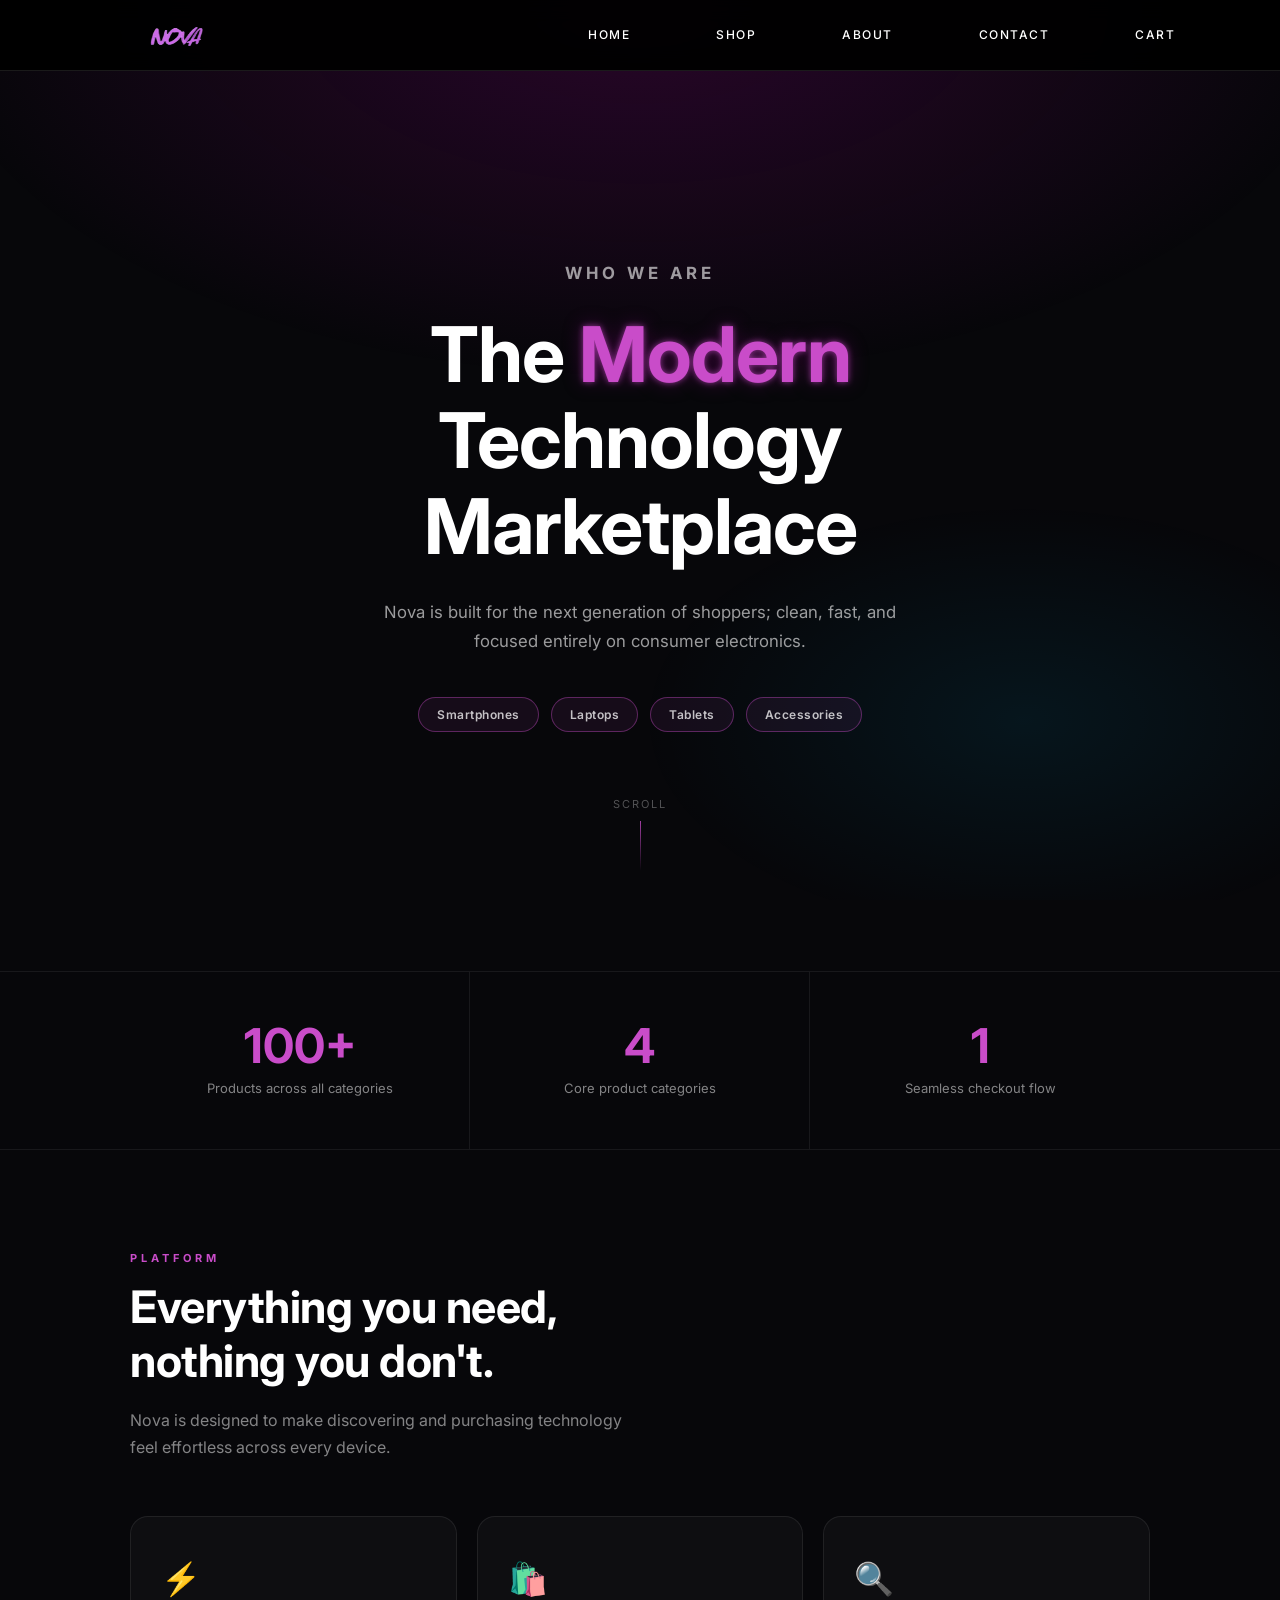
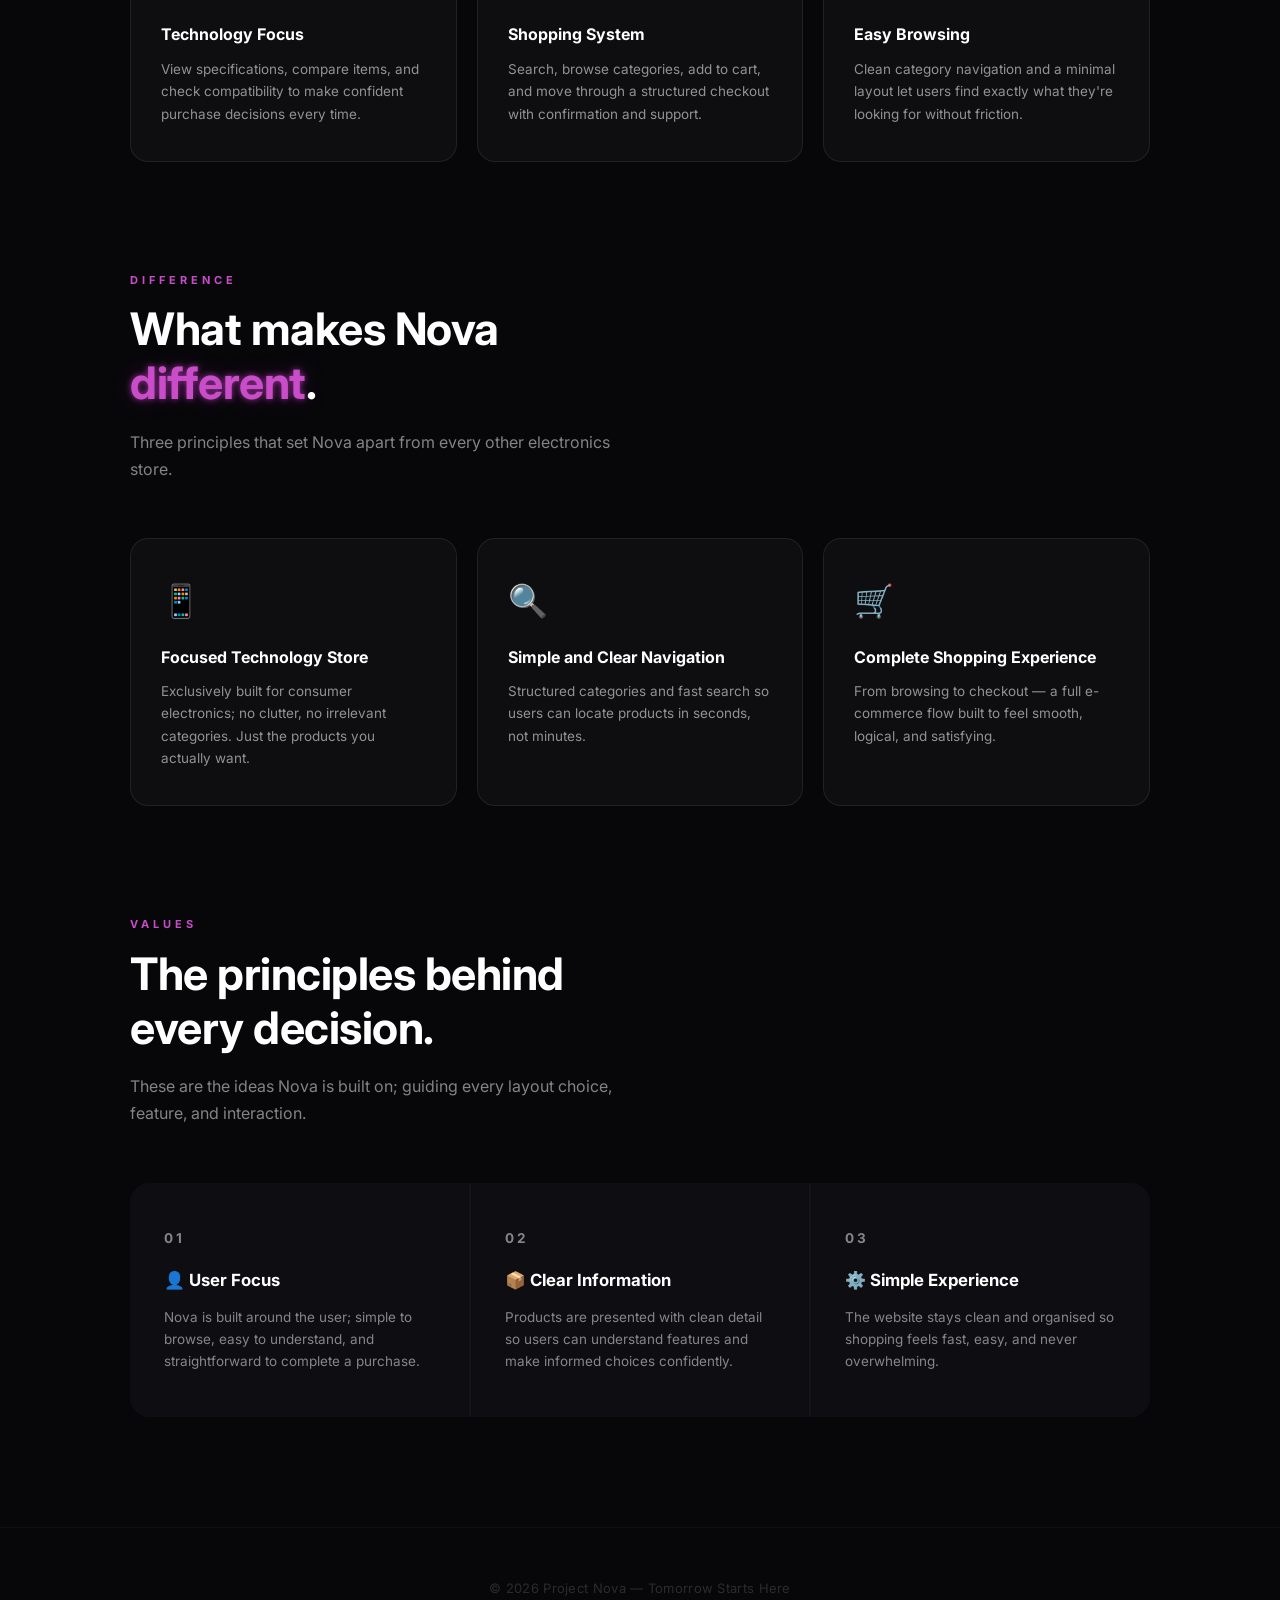
==== commit eb5653af: "changes" ====
--- a/about.html
+++ b/about.html
@@ -33,7 +33,7 @@
     <div class="about-hero">
         <p class="hero-eyebrow">Who We Are</p>
         <h1>The <span class="neon">Modern</span> Technology<br>Marketplace</h1>
-        <p>Nova is built for the next generation of shoppers — clean, fast, and focused entirely on consumer electronics.</p>
+        <p>Nova is built for the next generation of shoppers; clean, fast, and focused entirely on consumer electronics.</p>
         <div class="hero-tags">
             <span>Smartphones</span>
             <span>Laptops</span>
@@ -97,7 +97,7 @@
             <div class="feat-card">
                 <span class="feat-icon">📱</span>
                 <h3>Focused Technology Store</h3>
-                <p>Exclusively built for consumer electronics — no clutter, no irrelevant categories. Just the products you actually want.</p>
+                <p>Exclusively built for consumer electronics; no clutter, no irrelevant categories. Just the products you actually want.</p>
             </div>
             <div class="feat-card">
                 <span class="feat-icon">🔍</span>
@@ -116,13 +116,13 @@
     <div class="section">
         <p class="section-label">Values</p>
         <h2 class="section-heading">The principles behind<br>every decision.</h2>
-        <p class="section-sub">These are the ideas Nova is built on — guiding every layout choice, feature, and interaction.</p>
+        <p class="section-sub">These are the ideas Nova is built on; guiding every layout choice, feature, and interaction.</p>
 
         <div class="values-grid">
             <div class="value-block">
                 <p class="value-num">01</p>
                 <h3>👤 User Focus</h3>
-                <p>Nova is built around the user — simple to browse, easy to understand, and straightforward to complete a purchase.</p>
+                <p>Nova is built around the user; simple to browse, easy to understand, and straightforward to complete a purchase.</p>
             </div>
             <div class="value-block">
                 <p class="value-num">02</p>
@@ -138,9 +138,9 @@
     </div>
 
     <!-- Footer -->
-    <div class="footer">
-        © 2026 Project Nova — Tomorrow Starts Here
-    </div>
+<footer class="footer">
+    © 2026 Project Nova — Tomorrow Starts Here
+</footer>
 
 </body>
 </html>
--- a/CSS/style.css
+++ b/CSS/style.css
@@ -236,21 +236,7 @@
     display: none;
 }
 
-/* NAVBAR */
-body.about .navbar {
-    width: 100%;
-    padding: 22px 80px;
-    display: flex;
-    justify-content: space-between;
-    align-items: center;
-    position: fixed;
-    top: 0;
-    left: 0;
-    z-index: 100;
-    background: rgba(7,7,10,0.55);
-    backdrop-filter: blur(14px);
-    border-bottom: 1px solid rgba(255,255,255,0.06);
-}
+
 body.about .logo { width: 190px; }
 body.about .navbar ul { display: flex; list-style: none; gap: 36px; }
 body.about .navbar ul li { position: static; }
@@ -259,7 +245,7 @@
     text-decoration: none;
     color: rgba(255,255,255,0.75);
     font-size: 12px;
-    font-weight: 600;
+    font-weight: 500;
     text-transform: uppercase;
     letter-spacing: 1.5px;
     transition: color 0.3s;
@@ -503,13 +489,12 @@
 /* FOOTER */
 body.about .footer {
     text-align: center;
-    color: rgba(255,255,255,0.3);
+    color: rgba(255,255,255,0.15);
     padding: 50px 20px;
     font-size: 13px;
-    border-top: 1px solid rgba(255,255,255,0.06);
+    border-top: 1px solid rgba(255,255,255,0.04);
     letter-spacing: 0.3px;
-    margin-top: 0;
-    opacity: 1;
+    background: transparent;
 }
 
 /* ANIMATIONS */
@@ -562,6 +547,16 @@
     object-fit: cover;
     z-index: -2;
     opacity: 0.3;
+}
+
+body.contact .footer {
+    text-align: center;
+    color: rgba(255,255,255,0.15);
+    padding: 50px 20px;
+    font-size: 13px;
+    border-top: 1px solid rgba(255,255,255,0.04);
+    letter-spacing: 0.3px;
+    background: transparent;
 }
 
 :root {
@@ -1906,4 +1901,64 @@
     color: #666;
     margin-top: 10px;
     font-weight: bold;
+}
+
+
+
+
+
+
+
+
+
+
+
+
+
+
+
+
+/* Universal navbar - same on every page */
+.navbar {
+    width: 100%;
+    padding: 15px 80px;
+    display: flex;
+    justify-content: space-between;
+    align-items: center;
+    background: rgba(0,0,0,0.95);
+    position: sticky;
+    top: 0;
+    z-index: 1000;
+    border-bottom: 1px solid rgba(255,255,255,0.1);
+}
+
+.navbar .logo {
+    height: 40px;
+    width: auto;
+}
+
+.navbar ul {
+    display: flex;
+    list-style: none;
+    gap: 30px;
+    align-items: center;
+    margin: 0;
+}
+
+.navbar ul li {
+    position: relative;
+}
+
+.navbar ul li a {
+    color: #ffffff;
+    text-decoration: none;
+    font-size: 13px;
+    font-weight: 500;
+    text-transform: uppercase;
+    letter-spacing: 1px;
+    transition: 0.3s ease;
+}
+
+.navbar ul li a:hover {
+    color: #82047e;
 }
